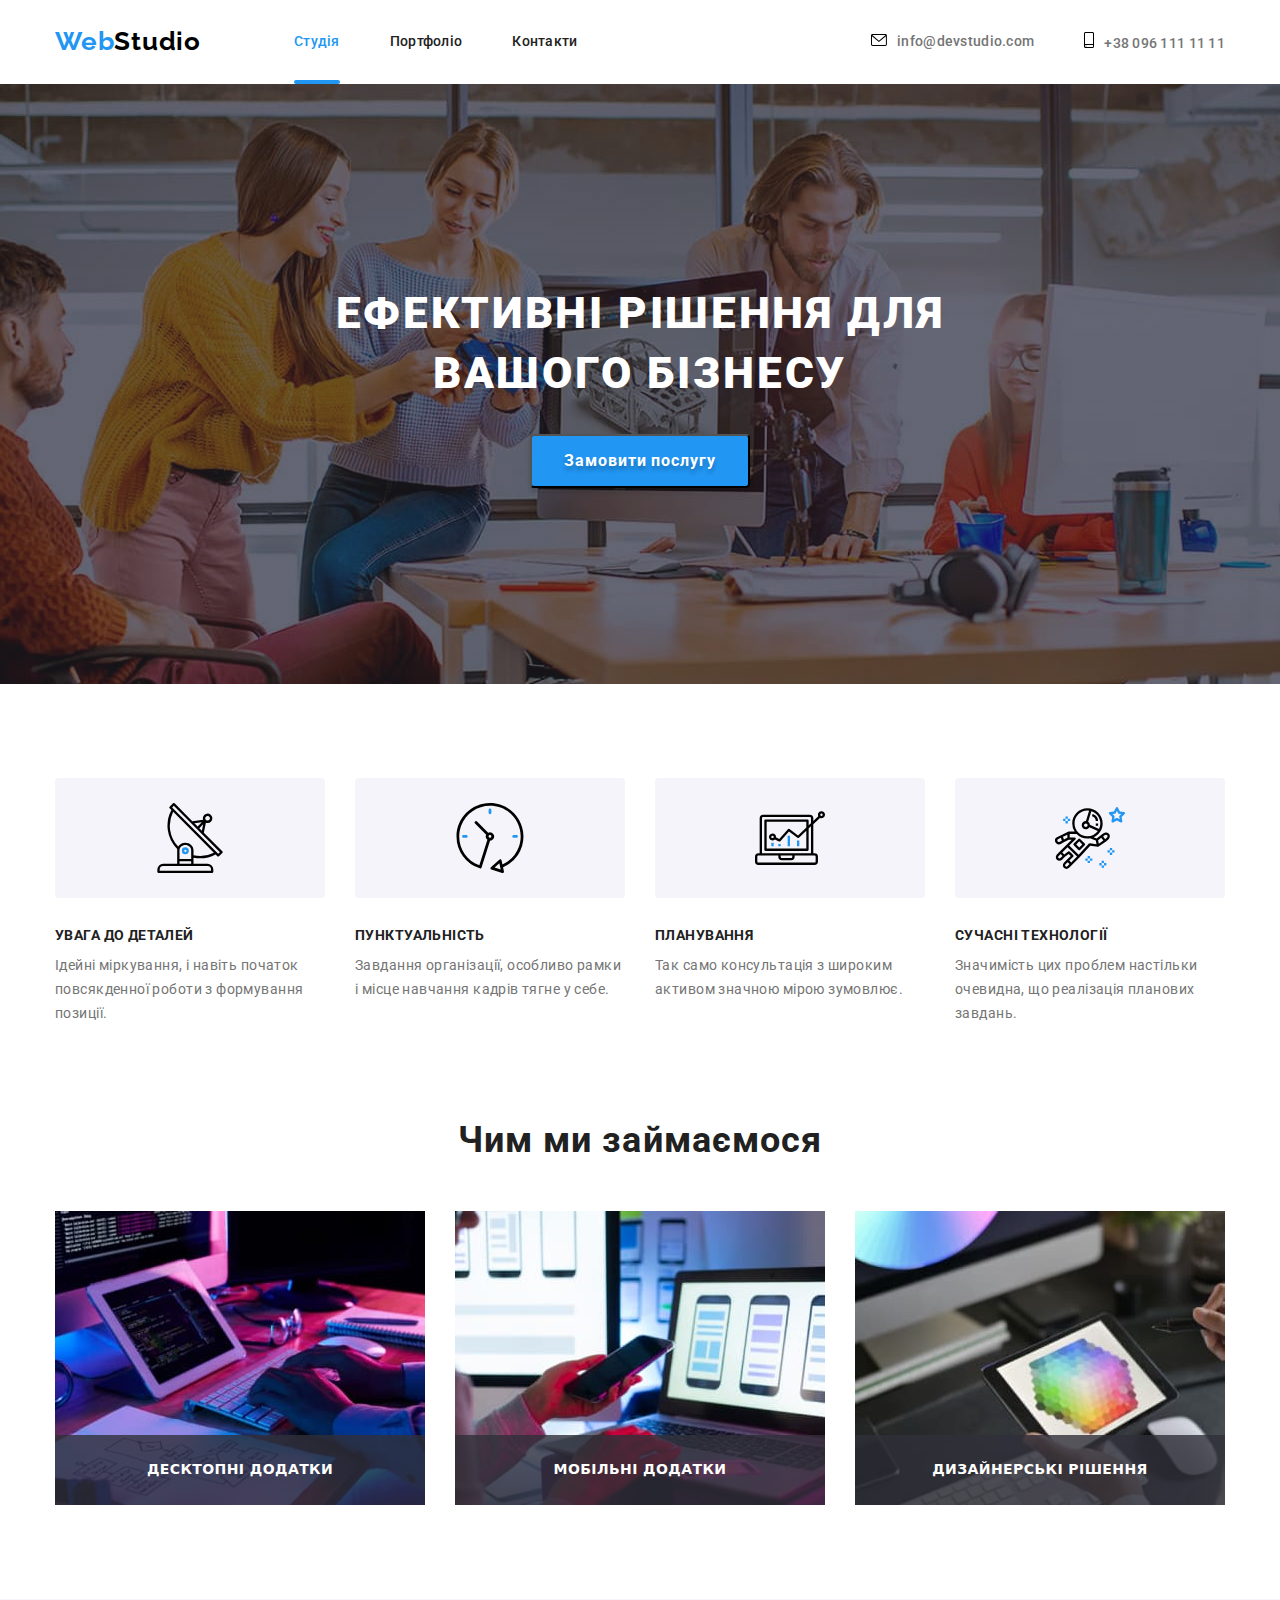
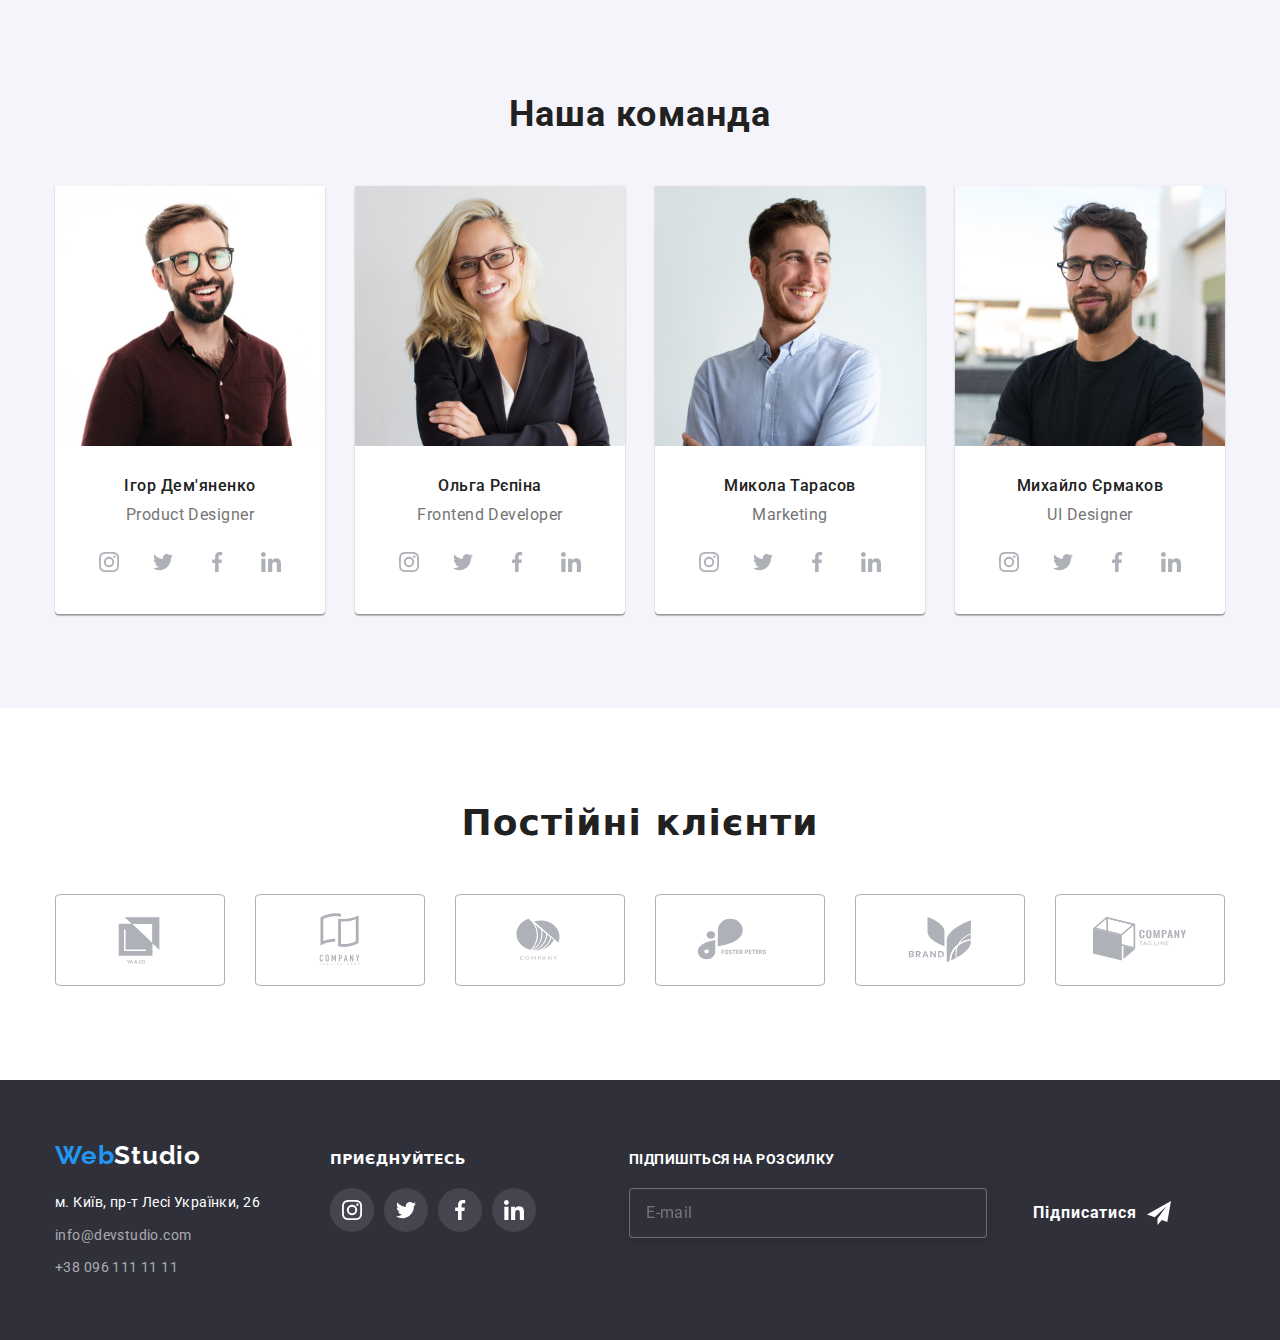
==== index.html @ 12b3abf8 "Add files via upload" ====
<!DOCTYPE html>
<html lang="en">
<head>
    <meta charset="UTF-8">
    <meta http-equiv="X-UA-Compatible" content="IE=edge">
    <meta name="viewport" content="width=device-width, initial-scale=1.0">
    <title>WebStudio</title>
    <link rel="stylesheet" href="https://cdnjs.cloudflare.com/ajax/libs/modern-normalize/1.0.0/modern-normalize.min.css"/>
    <link rel="preconnect" href="https://fonts.googleapis.com">
    <link rel="preconnect" href="https://fonts.gstatic.com" crossorigin>
    <link href="https://fonts.googleapis.com/css2?family=Raleway:wght@700&family=Roboto:wght@400;500;700;900&display=swap"
          rel="stylesheet">
    <link rel="stylesheet" href="./css/style.css">       
</head>
<body>
    <header>
    <nav class="header-nav">
    <div class="header-container container">
    <a href="./index.html" class="header-logo logo link"><span class="logo-first">Web</span><span class="logo-last">Studio</span></a>
    <ul class="nav-list list">
        <li class="header-nav-item"><a href="./index.html" class="header-nav-link header-link link current">Студія</a></li>
        <li class="header-nav-item"><a href="./portfolio.html" class="header-nav-link header-link link">Портфоліо</a></li>
        <li class="header-nav-item"><a href="#" class="header-nav-link header-link link">Контакти</a></li>
    </ul>
    <div class="header-group">
        <a href="mailto:info@devstudio.com" class="header-nav-link header-mail-link link">
            <svg class="contacts-group" width="16" height="12">
            <use href="./img/icons.svg#envelope">
            </use>
            </svg>info@devstudio.com
        </a>
    </div>
    <div class="header-group">
        <a href="tel:+380961111111" class="header-nav-link header-tel-link link">
            <svg class="contacts-group " width="10" height="16">
            <use href="./img/icons.svg#smartphone">
            </use>
            </svg>+38 096 111 11 11
        </a>
    </div>
    </div>
    </nav>
    </header>
    <main>
        <section class="hero">
        <div class="hero-container ">
            <h1 class="hero-title title">Ефективні рішення для вашого бізнесу</h1>
            <button class="hero-button button" type="button" data-modal-open>Замовити послугу</button>
        </div>
        </section>
        <section class="features">
            <div class="features-container container">
            <ul class="features-list list">
                <li class="features-item item">
                    <div class="features-icon">
                        <svg class="features-group" width="70" height="70">
                        <use href="./img/icons.svg#antenna"></use>
                        </svg>
                    </div>
                    <h3 class="features-title title">УВАГА ДО ДЕТАЛЕЙ</h3>
                    <p class="features-text text">Ідейні міркування, і навіть початок повсякденної роботи з формування позиції.</p>
                </li>
                <li class="features-item item">
                    <div class="features-icon"><svg class="features-group" width="70" height="70">
                        <use href="./img/icons.svg#clock"></use>
                      </svg>
                    </div>
                    <h3 class="features-title title">ПУНКТУАЛЬНІСТЬ</h3>
                    <p class="features-text text">Завдання організації, особливо рамки і місце навчання кадрів тягне у себе.</p>
                </li>
                <li class="features-item item">
                    <div class="features-icon"><svg class="features-group" width="70" height="70">
                        <use href="./img/icons.svg#diagram"></use>
                      </svg>
                    </div>
                    <h3 class="features-title title">ПЛАНУВАННЯ</h3>
                    <p class="features-text text">Так само консультація з широким активом значною мірою зумовлює.</p>
                </li>
                <li class="features-item item">
                    <div class="features-icon"><svg class="features-group" width="70" height="70">
                        <use href="./img/icons.svg#astronaut"></use>
                      </svg>
                    </div>
                    <h3 class="features-title title">СУЧАСНІ ТЕХНОЛОГІЇ</h3>
                    <p class="features-text text">Значимість цих проблем настільки очевидна, що реалізація планових завдань.</p>
                </li>
            </ul>
            </div>
        </section>
        <section class="about">
            <div class="about-container container">
                <h2 class="about-title title">Чим ми займаємося</h2>
                <ul class="about-list list">
                    <li class="about-item item">
                        <div class="wrapper">
                            <img src="./img/webstudio1.jpg" alt="Робота у Вебстудио1" width="370">
                            <div class="overlay-box">
                                <p class="overlay-text">Десктопні додатки</p>
                            </div>
                        </div>
                    </li>
                    <li class="about-item item">
                        <div class="wrapper">
                            <img src="./img/webstudio2.jpg" alt="Робота у Вебстудио2" width="370">
                            <div class="overlay-box">
                                <p class="overlay-text">Мобільні додатки</p>
                            </div>
                        </div>
                    </li>
                    <li class="about-item item">
                        <div class="wrapper">
                            <img src="./img/webstudio3.jpg" alt="Робота у Вебстудио3" width="370">
                            <div class="overlay-box">
                                <p class="overlay-text">Дизайнерські рішення</p>
                            </div>
                        </div>
                    </li>
                </ul>
            </div>
        </section>
        <section class="team">
            <div class="team-container container">
                <h2 class="team-title title">Наша команда</h2>
                <ul class="team-list list">
                    <li class="team-item">
                        <img src="./img/teamcard01.jpg" alt="Дизайнер продукту" width="270">
                        <div class="image-text">
                            <h3 class="image-title title">Ігор Дем'яненко</h3>
                            <p class="team-text text">Product Designer</p>
                            <ul class="socials-list list">
                                <li class="socials-item">
                                    <a 
                                        class="socials-link link" 
                                        href="http://instagram.com"
                                        target="_blank"
                                        rel="nofollow noopener noreferrer"
                                        aria-label="Instagram icon"
                                    >
                                        <svg class="socials-icon" width="20" height="20">
                                            <use href="./img/icons.svg#instagram"></use>
                                        </svg>
                                    </a>
                                </li>
                                <li class="socials-item">
                                    <a 
                                        class="socials-link link" 
                                        href="http://twitter.com"
                                        target="_blank"
                                        rel="nofollow noopener noreferrer"
                                        aria-label="Twitter icon"
                                    >
                                        <svg class="socials-icon" width="20" height="20">
                                            <use href="./img/icons.svg#twitter"></use>
                                        </svg>
                                    </a>
                                </li>
                                <li class="socials-item">
                                    <a 
                                        class="socials-link link" 
                                        href="http://facebook.com"
                                        target="_blank"
                                        rel="nofollow noopener noreferrer"
                                        aria-label="Facebook icon"
                                    >
                                        <svg class="socials-icon" width="20" height="20">
                                            <use href="./img/icons.svg#facebook"></use>
                                        </svg>
                                    </a>
                                </li>
                                <li class="socials-item">
                                    <a 
                                        class="socials-link link" 
                                        href="http://linkedin.com"
                                        target="_blank"
                                        rel="nofollow noopener noreferrer"
                                        aria-label="Linkedin icon"
                                    >
                                        <svg class="socials-icon" width="20" height="20">
                                            <use href="./img/icons.svg#linkedin"></use>
                                        </svg>
                                    </a>
                                </li>
                            </ul>
                        </div>
                    </li>
                    <li class="team-item">
                        <img src="./img/teamcard02.jpg" alt="Розробник інтерфейсу" width="270">
                        <div class="image-text">
                            <h3 class="image-title title">Ольга Рєпіна</h3>
                            <p class="team-text text">Frontend Developer</p>
                            <ul class="socials-list list">
                                <li class="socials-item">
                                    <a 
                                        class="socials-link link" 
                                        href="http://instagram.com"
                                        target="_blank"
                                        rel="nofollow noopener noreferrer"
                                        aria-label="Instagram icon"
                                    >
                                        <svg class="socials-icon" width="20" height="20">
                                            <use href="./img/icons.svg#instagram"></use>
                                        </svg>
                                    </a>
                                </li>
                                <li class="socials-item">
                                    <a 
                                        class="socials-link link" 
                                        href="http://twitter.com"
                                        target="_blank"
                                        rel="nofollow noopener noreferrer"
                                        aria-label="Twitter icon"
                                    >
                                        <svg class="socials-icon" width="20" height="20">
                                            <use href="./img/icons.svg#twitter"></use>
                                        </svg>
                                    </a>
                                </li>
                                <li class="socials-item">
                                    <a 
                                        class="socials-link link" 
                                        href="http://facebook.com"
                                        target="_blank"
                                        rel="nofollow noopener noreferrer"
                                        aria-label="Facebook icon"
                                    >
                                        <svg class="socials-icon" width="20" height="20">
                                            <use href="./img/icons.svg#facebook"></use>
                                        </svg>
                                    </a>
                                </li>
                                <li class="socials-item">
                                    <a 
                                        class="socials-link link" 
                                        href="http://linkedin.com"
                                        target="_blank"
                                        rel="nofollow noopener noreferrer"
                                        aria-label="Linkedin icon"
                                    >
                                        <svg class="socials-icon" width="20" height="20">
                                            <use href="./img/icons.svg#linkedin"></use>
                                        </svg>
                                    </a>
                                </li>
                            </ul>
                        </div>
                    </li>
                    <li class="team-item">
                        <img src="./img/teamcard03.jpg" alt="Маркетинг" width="270">
                        <div class="image-text">
                            <h3 class="image-title title">Микола Тарасов</h3>
                            <p class="team-text text">Marketing</p>
                            <ul class="socials-list list">
                                <li class="socials-item">
                                    <a 
                                        class="socials-link link" 
                                        href="http://instagram.com"
                                        target="_blank"
                                        rel="nofollow noopener noreferrer"
                                        aria-label="Instagram icon"
                                    >
                                        <svg class="socials-icon" width="20" height="20">
                                            <use href="./img/icons.svg#instagram"></use>
                                        </svg>
                                    </a>
                                </li>
                                <li class="socials-item">
                                    <a 
                                        class="socials-link link" 
                                        href="http://twitter.com"
                                        target="_blank"
                                        rel="nofollow noopener noreferrer"
                                        aria-label="Twitter icon"
                                    >
                                        <svg class="socials-icon" width="20" height="20">
                                            <use href="./img/icons.svg#twitter"></use>
                                        </svg>
                                    </a>
                                </li>
                                <li class="socials-item">
                                    <a 
                                        class="socials-link link" 
                                        href="http://facebook.com"
                                        target="_blank"
                                        rel="nofollow noopener noreferrer"
                                        aria-label="Facebook icon"
                                    >
                                        <svg class="socials-icon" width="20" height="20">
                                            <use href="./img/icons.svg#facebook"></use>
                                        </svg>
                                    </a>
                                </li>
                                <li class="socials-item">
                                    <a 
                                        class="socials-link link" 
                                        href="http://linkedin.com"
                                        target="_blank"
                                        rel="nofollow noopener noreferrer"
                                        aria-label="Linkedin icon"
                                    >
                                        <svg class="socials-icon" width="20" height="20">
                                            <use href="./img/icons.svg#linkedin"></use>
                                        </svg>
                                    </a>
                                </li>
                            </ul>
                        </div>
                    </li>
                    <li class="team-item">
                        <img src="./img/teamcard04.jpg" alt="Дизайнер інтерфейсу користувача" width="270">
                        <div class="image-text">
                        <h3 class="image-title title">Михайло Єрмаков</h3>
                        <p class="team-text text">UI Designer</p>
                        <ul class="socials-list list">
                            <li class="socials-item">
                                <a 
                                    class="socials-link link" 
                                    href="http://instagram.com"
                                    target="_blank"
                                    rel="nofollow noopener noreferrer"
                                    aria-label="Instagram icon"
                                >
                                    <svg class="socials-icon" width="20" height="20">
                                        <use href="./img/icons.svg#instagram"></use>
                                    </svg>
                                </a>
                            </li>
                            <li class="socials-item">
                                <a 
                                    class="socials-link link" 
                                    href="http://twitter.com"
                                    target="_blank"
                                    rel="nofollow noopener noreferrer"
                                    aria-label="Twitter icon"
                                >
                                    <svg class="socials-icon" width="20" height="20">
                                        <use href="./img/icons.svg#twitter"></use>
                                    </svg>
                                </a>
                            </li>
                            <li class="socials-item">
                                <a 
                                    class="socials-link link" 
                                    href="http://facebook.com"
                                    target="_blank"
                                    rel="nofollow noopener noreferrer"
                                    aria-label="Facebook icon"
                                >
                                    <svg class="socials-icon" width="20" height="20">
                                        <use href="./img/icons.svg#facebook"></use>
                                    </svg>
                                </a>
                            </li>
                            <li class="socials-item">
                                <a 
                                    class="socials-link link" 
                                    href="http://linkedin.com"
                                    target="_blank"
                                    rel="nofollow noopener noreferrer"
                                    aria-label="Linkedin icon"
                                >
                                    <svg class="socials-icon" width="20" height="20">
                                        <use href="./img/icons.svg#linkedin"></use>
                                    </svg>
                                </a>
                            </li>
                        </ul>
                        </div>
                    </li>
                </ul>
            </div>
        </section>
        <section class="clients">
            <div class="clients-container container">
            <h3 class="clients-title">Постiйні клієнти</h3>
            <ul class="clients-list list">
                <li class="clients-item item">
                    <a class="clients-link link" href="">
                        <svg class="clients-icon" width="106" height="60">
                          <use href="./img/icons.svg#Logo"></use>
                        </svg>
                    </a>
                </li>
                <li class="clients-item">
                    <a class="clients-link link" href="">
                        <svg class="clients-icon" width="106" height="60">
                          <use href="./img/icons.svg#Logo1"></use>
                        </svg>
                    </a>
                </li>
                <li class="clients-item">
                    <a class="clients-link link" href="">
                        <svg class="clients-icon" width="106" height="60">
                          <use href="./img/icons.svg#Logo2"></use>
                        </svg>
                    </a>
                </li>
                <li class="clients-item">
                    <a class="clients-link link" href="">
                        <svg class="clients-icon" width="106" height="60">
                          <use href="./img/icons.svg#Logo3"></use>
                        </svg>
                    </a>
                </li>
                <li class="clients-item">
                    <a class="clients-link link" href="">
                        <svg class="clients-icon" width="106" height="60">
                          <use href="./img/icons.svg#Logo4"></use>
                        </svg>
                    </a>
                </li>
                <li class="clients-item">
                    <a class="clients-link link" href="">
                        <svg class="clients-icon" width="106" height="60">
                          <use href="./img/icons.svg#Logo5"></use>
                        </svg>
                    </a>
                </li>
            </ul>
            </div>
        </section>
    </main>
    <footer class="footer">
        <div class="footer-container container">
            <section>
                <div class="footer-addres">
                <a href="./index.html" class="footer-logo-link logo link"><span class="logo-first">Web</span><span class="footer-logo-last">Studio</span></a>
                <address>
                <ul class="contact-list list">
                    <li class="contact-item item"><a  href="https://goo.gl/maps/w5u88Zv9kQrR3Ux76" class="footer-address-link footer-link link"
                        target="_blank" 
                        rel="noopener noreferrer nofollow">
                        м. Київ, пр-т Лесі Українки, 26</a> </li>
                    <li class="contact-item item"><a href="mailto:info@devstudio.com" class="footer-mail-link footer-link link">info@devstudio.com</a></li>
                    <li class="contact-item item"><a href="tel:+380961111111" class="footer-tel-link footer-link link">+38 096 111 11 11</a></li>
                </ul>
                </address>
                </div>
            </section>
            <section>
            <div class="socials-group">
                <h3 class="socials-group-text">Приєднуйтесь</h3>
                <ul class="socials-list list">
                    <li class="socials-item">
                        <a 
                        class="footer-socials-link link" 
                        href="http://instagram.com"
                        target="_blank"
                        rel="nofollow noopener noreferrer"
                        aria-label="Instagram icon"
                        >
                        <svg class="socials-icon" width="20" height="20">
                            <use href="./img/icons.svg#instagram"></use>
                        </svg>
                        </a>
                    </li>
                    <li class="socials-item">
                        <a 
                        class="footer-socials-link link" 
                        href="http://twitter.com"
                        target="_blank"
                        rel="nofollow noopener noreferrer"
                        aria-label="Twitter icon"
                        >
                        <svg class="socials-icon" width="20" height="20">
                            <use href="./img/icons.svg#twitter"></use>
                        </svg>
                        </a>
                    </li>
                    <li class="socials-item">
                        <a 
                        class="footer-socials-link link" 
                        href="http://facebook.com"
                        target="_blank"
                        rel="nofollow noopener noreferrer"
                        aria-label="Facebook icon"
                        >
                        <svg class="socials-icon" width="20" height="20">
                            <use href="./img/icons.svg#facebook"></use>
                        </svg>
                        </a>
                    </li>
                    <li class="socials-item">
                        <a 
                        class="footer-socials-link link" 
                        href="http://linkedin.com"
                        target="_blank"
                        rel="nofollow noopener noreferrer"
                        aria-label="Linkedin icon"
                        >
                        <svg class="socials-icon" width="20" height="20">
                            <use href="./img/icons.svg#linkedin"></use>
                        </svg>
                        </a>
                    </li>
                </ul>
            </div>
            </section>
            <section>
                <div class="send">
                    <p class="send-text">Підпишіться на розсилку</p>
                    <form class="footer_form" name="footer_form" autocomplete="on" novalidate>
                        <div class="send-list">
                        <label class="send-form-field">
                            <input class="send-form-input" type="email" name="email" placeholder="E-mail" required/>
                        </label>
                        <button class="send-btn" type="submit">Підписатися
                            <svg class="send-icon" width="24" height="24">
                              <use href="./img/icons.svg#send"></use>
                            </svg>
                        </button>
                        </div>
                </div>
            </section>
        </div>
    </footer>
    <div class="backdrop is-hidden" data-modal>
        <div class="modal">
            <p class="modal-text">Залиште свої дані, ми вам передзвонимо</p>
            <form class="modal-form" action="">
                <div class="form-group">
                    <label class="form-field" for="">
                        <span class="form-label">Ім'я</span>
                        <div class="form-input-group">
                            <input class="form-input" type="text">
                            <svg class="form-icon" width="18" height="18">
                            <use href="./img/icons.svg#person"></use>
                            </svg>
                        </div>
                    </label>
                    <label class="form-field" for="">
                        <span class="form-label">Телефон</span>
                        <div class="form-input-group">
                            <input class="form-input" type="tel">
                            <svg class="form-icon" width="18" height="18">
                            <use href="./img/icons.svg#phone"></use>
                            </svg>
                        </div>
                    </label>
                    <label class="form-field" for="">
                        <span class="form-label">Пошта</span>
                        <div class="form-input-group">
                            <input class="form-input" type="email">
                            <svg class="form-icon" width="18" height="18">
                            <use href="./img/icons.svg#email"></use>
                            </svg>
                        </div>
                    </label>
                    <label class="form-field" for="">
                        <span class="form-label">Коментар</span>
                        <textarea class="form-input-textarea " name="feedback" rows="5" placeholder="Введіть текст"></textarea>
                    </label>
                </div>
                <div>
                    <label class="form-agreement">
                        <input class="form-checkbox" type="checkbox" 
                        name="agreement-checkbox">
                        <span class="form-agreement-text">
                            Погоджуюся з розсилкою та приймаю 
                            <a class="form-agreement-link" href="">Умови договору
                            </a>
                        </span>
                    </label>
                    <button class="form-btn button" type="submit">Відправити</button>
                </div>
            </form>
            <button class="close-btn" type="button" data-modal-close>
                <svg class="close-btn-icon" width="14" height="14">
                    <use href="./img/icons.svg#icon-close">
                    </use>
                </svg>
            </button>
            
        </div>
    </div>
    <script src="./js/modal.js"></script>
</body>
</html>
---- css/style.css ----
:root {
        --color-title: #212121;
        --color-text: #757575;
        --color-address: rgba(255, 255, 255, 0.6);
        --color-hover: #2196f3;
        --color-hover-hero-btn: #188ce8;
        --color-logo: #000000;
        --color-hero: #ffffff;
        --bg-color-footer: #2f303a;
        --bg-color-team: #f5f4fa;
        --color-border: #ececec;
        --color-border-secondary:#eeeeee;
        --font-family-logo: 'raleway', sans-serif;
        --font-family: 'roboto', sans-serif;
}       
/*GENERAL STYLE*/
.body {
        color: var(--color-text);
        background-color: #F5F5F5;
        font-family: var(--font-family);
        font-size: 14px;
        letter-spacing: 0.03em;}

/*reset*/
.body,
h1,
h2,
h3,
h4,
h5,
h6,
li,
ul,
p {
        padding: 0;
        margin: 0;
}
img {
        display: block;
}
.link {
        text-decoration: none;
}

.list {
        list-style: none;
}
.visually-hidden {
        position: absolute;
        width: 1px;
        height: 1px;
        margin: -1px;
        border: 0;
        padding: 0;
        white-space: nowrap;
        clip-path: inset(100%);
        clip: rect(0 0 0 0);
        overflow: hidden;}
    
/*end reset*/

.container {
        width: 1200px;
        margin-left: auto;
        margin-right: auto;
        padding-left: 15px;
        padding-right: 15px;
}
.button {
        cursor: pointer;
        background-color: var(--color-hover);
        color: var(--color-hero);
        transition-property: background-color;
        transition-duration: 250ms;
        transition-timing-function: cubic-bezier(0.4, 0, 0.2, 1);

}
.button:hover,
.button:focus {
        background-color: var(--color-hover);

}

/*NAV*/
.header-container {
        display: flex;
        align-items: center;
}
.nav-list {
        display: flex;
        align-items: center;

}
.header-group {
        display: flex;
        align-items: center;
}
.header-nav {
        background-color:var(--color-hero);
}
.header-portfolio-nav {
        border-bottom: 1px solid var(--color-border);
}
.logo {
        font-family: 'Raleway';
        font-style: normal;
        font-weight: 700;
        font-size: 26px;
        line-height: 1.2;
        letter-spacing: 0.03em;
        color: var(--color-logo);
}
.logo-first {
        font-family: 'Raleway';
        font-style: normal;
        font-weight: 700;
        font-size: 26px;
        line-height: 1.2;
        letter-spacing: 0.03em;
        color: var(--color-hover);
}
.logo-last {
        font-family: 'Raleway';
        font-style: normal;
        font-weight: 700;
        font-size: 26px;
        line-height: 1.2;
        letter-spacing: 0.03em;
        color: var(--color-logo);
}
.header-nav-link {
        position: relative;
        font-family: var(--font-family);
        font-weight: 500;
        font-size: 14px;
        line-height: 1.14;
        letter-spacing: 0.02em;
        color: var(--color-title);
        padding: 32px 0;
        transition-property: color,fill;
        transition-duration: 250ms;
        transition-timing-function: cubic-bezier(0.4, 0, 0.2, 1);
       
}
.header-nav-item {
        display: flex;
        align-items: center;
}
.header-logo {
        margin-right: 93px;
}
.nav-list {
        margin-right: auto;
}
.header-nav-item:not(:last-child) {
        margin-right: 50px;
}

.header-nav-link.current {
        color: var(--color-hover);   
}
.header-nav-link.current::after {
        content: '';
        position: absolute;
        bottom: 0;
        left: 0;
        display: block;
        width: 100%;
        height: 4px;
        border-radius: 2px;
        background-color:  var(--color-hover);
        margin-bottom: -2px;
}
.header-mail-link {
        font-weight: 500;
        font-size: 14px;
        line-height: 1.14;
        letter-spacing: 0.02em;
        color: var(--color-text);

        margin-right: 50px;
}

.contacts-group {
        margin-right: 10px;
}
.header-tel-link {
        font-weight: 500;
        font-size: 14px;
        line-height: 1.14;
        letter-spacing: 0.02em;
        color: var(--color-text);
        
}

.header-nav-link:hover,
.header-nav-link:focus {
        color: var(--color-hover);
        fill: var(--color-hover);
}
/*HERO*/
.hero {
        max-width: 1600px;
        height: 600px;
        margin-left: auto;
        margin-right: auto;
    background-color: #C4C4C4;
    background-image: linear-gradient(
        to right,
        rgba(47, 48, 58, 0.4), 
        rgba(47, 48, 58, 0.4)
    ),url(../img/hero.jpg);
    background-repeat: no-repeat;
    background-size: cover;
    background-position: center;
    padding-top: 200px;
    padding-bottom: 200px;
    text-align: center;
}
.title {
        font-family: var(--font-family);
}
.hero-title {
        width: 696px;
        font-weight: 900;
        font-size: 44px;
        line-height: 1.36;
        text-align: center;
        letter-spacing: 0.06em;
        text-transform: uppercase;
        color: var(--color-hero);
        margin-bottom: 30px;
        margin-left: auto;
        margin-right: auto;
}
.hero-button {
        box-shadow: 0px 4px 4px rgba(0, 0, 0, 0.15);
        border-radius: 4px;
        font-family: var(--font-family);
        font-weight: 700;
        font-size: 16px;
        line-height: 1.875;
        display: flex;
        align-items: center;
        text-align: center;
        padding: 10px 32px;
        letter-spacing: 0.06em;
        text-shadow: 0px 4px 4px rgba(0, 0, 0, 0.25);
        margin-left: auto;
        margin-right: auto;
        transition-property: background-color;
        transition-duration: 250ms;
        transition-timing-function: cubic-bezier(0.4, 0, 0.2, 1);
}
.hero-button:hover,
.hero-button:focus {
        background-color:var(--color-hover-hero-btn);
}
/*FEATURES*/
.features {
        padding-top: 94px;
        padding-bottom: 94px;
}
.features-list {
        display: flex;
}
.features-item {
        width: 270px;
}
.features-item:not(:last-child) {
        margin-right: 30px;
}
.features-icon {
        width: 270px;
        height: 120px;
        display: flex;
        align-items: center;
        justify-content: center;
        background-color: var(--bg-color-team);
        border-radius: 4px;
        margin-bottom: 30px;
}
.features-title {
        font-size: 14px;
        line-height: 1.14;
        letter-spacing: 0.03em;
        text-transform: uppercase;
        color: var(--color-title);
        margin-bottom: 10px;
}
.text {
        font-family: var(--font-family);
}
.features-text {
        font-size: 14px;
        line-height: 1.7;
        letter-spacing: 0.03em;
        color: var(--color-text);
}
/*ABOUT*/
.about {
        padding-bottom: 94px;
}
.about-list {
        display: flex;
}
.about-item:not(:last-child) {
        margin-right: 30px;
}
.about-title {
        font-size: 36px;
        line-height: 1.17;
        text-align: center;
        letter-spacing: 0.03em;
        color: var(--color-title);
        margin-bottom: 50px;
}
.wrapper {
        position: relative;
}
.overlay-box {
        position: absolute;
        bottom: 0;
        left: 0;
        width: 100%;
        background-color: rgba(47, 48, 58, 0.8);
}
.overlay-text {
        font-weight: 700;
        font-size: 14px;
        line-height: 1.14;
        text-align: center;
        letter-spacing: 0.03em;
        text-transform: uppercase;
        color: var(--color-hero);
        padding-top: 27px;
        padding-bottom: 27px;
}
/*TEAM*/
.team {
        padding-top: 94px;
        padding-bottom: 94px;
}
.team-list {
        display: flex;
}
.team-item {
        background: var(--color-hero);
        box-shadow: 0px 1px 3px rgba(0, 0, 0, 0.12), 0px 1px 1px rgba(0, 0, 0, 0.14),
          0px 2px 1px rgba(0, 0, 0, 0.2);
        border-radius: 0px 0px 4px 4px; width: 270px;
}
.team-item:not(:last-child) {
        margin-right: 30px;
}
.team {
        background-color: var(--bg-color-team);
}
.team-title {
        font-size: 36px;
        line-height: 1.17;
        text-align: center;
        letter-spacing: 0.03em;
        color: var(--color-title);
        margin-bottom: 50px;
}
.image-text {
        padding-top: 30px;
        padding-bottom: 30px;
}
.image-title {
        font-weight: 500;
        font-size: 16px;
        line-height: 1.1875;
        text-align: center;
        letter-spacing: 0.03em;
        color: var(--color-title);
        margin-bottom: 10px;
}
.team-text {
        font-size: 16px;
        line-height: 1.1875;
        text-align: center;
        letter-spacing: 0.03em;
        color: var(--color-text);
        margin-bottom: 16px;
}
.socials-list {
        display: flex;
        justify-content: center;
        gap: 10px;
}
.socials-link {
        display: flex;
        align-items: center;
        justify-content: center;
        width: 44px;
        height: 44px;
        background-color:var(--color-hero);
        border-radius: 50%;
        fill: #AFB1B8;
        transition-property: background-color,fill;
        transition-duration: 250ms;
        transition-timing-function: cubic-bezier(0.4, 0, 0.2, 1);
        
}
.socials-link:hover,
.socials-link:focus {
        background-color: var(--color-hover);
        fill: var(--color-hero);
}
.clients {
        padding-top: 94px;
        padding-bottom: 94px;
}
.clients-title {
        font-size: 36px;
        line-height: 1.17;
        text-align: center;
        letter-spacing: 0.03em;
        color: var(--color-title);
        margin-bottom: 50px;
}
.clients-list {
        display: flex;
        align-items: center;
        justify-content: center;
        gap: 30px;
}
.clients-link {
        display: flex;
        align-items: center;
        justify-content: center;
        width: 170px;
        height: 92px;
        background-color:var(--color-hero);
        border-radius: 4%;
        border: 1px solid #AFB1B8;
        fill: #AFB1B8;
        transition-property: border-color,fill;
        transition-duration: 250ms;
        transition-timing-function: cubic-bezier(0.4, 0, 0.2, 1);

}
.clients-link:hover,
.clients-link:focus {
        border-color: var(--color-hover);
        fill: var(--color-hover);
}
/*FOOTER*/

.footer {
        background-color: var(--bg-color-footer);
        padding-top: 60px;
        padding-bottom: 60px;
}
.footer-container {
        display: flex;
}
.footer-logo-link {
        display: flex;
        margin-bottom: 20px;
}
.contact-item:not(:last-child) {
        margin-bottom: 9px;
}
.footer-logo-first {
        font-family: 'Raleway';
        font-weight: 700;
        font-size: 26px;
        line-height: 1.2;
        letter-spacing: 0.03em;
        color: var(--color-hover);
}
.footer-logo-last {
        font-family: 'Raleway';
        font-weight: 700;
        font-size: 26px;
        line-height: 1.2;
        letter-spacing: 0.03em;
        color: var(--color-hero);
}
.footer-address-link {
        font-family: var(--font-family);
        font-style: normal;
        font-size: 14px;
        line-height: 1.7;
        letter-spacing: 0.03em;
        color: var(--color-hero);
}
.footer-addres {
        margin-right: 70px;
}
.footer-mail-link {
        font-family: var(--font-family);
        font-style: normal;
        font-size: 14px;
        line-height: 1.7;
        letter-spacing: 0.03em;
        color: var(--color-address);
}
.footer-tel-link {
        font-family: var(--font-family);
        font-style: normal;
        font-size: 14px;
        line-height: 1.7;
        letter-spacing: 0.03em;
        color: var(--color-address);
}
.footer-link {
        transition-property: color;
        transition-duration: 250ms;
        transition-timing-function: cubic-bezier(0.4, 0, 0.2, 1);
}
.footer-link:hover,
.footer-link:focus {
        color: var(--color-hover);     
}
.socials-group {
        display: block;
}
.socials-group-text {
        margin-bottom: 20px;
}
.socials-group-text {
        font-size: 14px;
        line-height: 1.14;
        letter-spacing: 0.03em;
        text-transform: uppercase;
        color: var(--color-hero);
        padding-top: 12px;
}
.footer-socials-link {
        display: flex;
        align-items: center;
        justify-content: center;
        width: 44px;
        height: 44px;
        background-color:rgba(255, 255, 255, 0.1);
        border-radius: 50%;
        fill: var(--color-hero);
        transition-property: background-color, fill;
        transition-duration: 250ms;
        transition-timing-function: cubic-bezier(0.4, 0, 0.2, 1);
}
.footer-socials-link:hover,
.footer-socials-link:focus {
        background-color: var(--color-hover);
        fill: var(--color-hero);
}
.send {
        padding-top: 12px;
        margin-left: 93px;
}
.send-list {
        display: flex;
        align-items: center;
        justify-content: center;
}
.send-text {
        font-family: 'Roboto';
        font-weight: 700;
        font-size: 14px;
        line-height: 1.14;
        letter-spacing: 0.03em;
        text-transform: uppercase;
        color: #FFFFFF;
        margin-bottom: 20px;
}
.send-form-field {
        outline: none;
}
.send-form-input {
        width: 358px;
        height: 50px;
        font-family: 'Roboto';
        font-style: normal;
        font-weight: 400;
        font-size: 16px;
        line-height: 20px;
        letter-spacing: 0.03em;
        color: rgba(255, 255, 255, 0.6);
        background-color: #2F303A;
        border: 1px solid rgba(255, 255, 255, 0.3);
        filter: drop-shadow(0px 4px 4px rgba(0, 0, 0, 0.15));
        border-radius: 4px;
        padding-left: 16px;
        margin-right: 12px;
        outline: none;
}
.send-btn {
        display: flex;
        width: 200px;
        height: 50px;
        align-items: center;
        justify-content: center;
        font-family: 'Roboto';
        font-style: normal;
        font-weight: 700;
        font-size: 16px;
        line-height: 1.875;
        letter-spacing: 0.06em;
        color: #FFFFFF;
        padding-right: 10px;
        background: #2F303A;;
        cursor: pointer;
        border: none;
        transition-property: background-color;
        transition-duration: 250ms;
        transition-timing-function: cubic-bezier(0.4, 0, 0.2, 1);
}
.send-btn:hover,
.send-btn:focus {
        background-color: var(--color-hover-hero-btn);
}
.send-icon {
        transform: translateX(10px);
}
/*PORTFOLIO*/
/*filters*/

.galery {
        padding-top: 94px;
        padding-bottom: 94px;
}
.filters-list {
        display: flex;
        justify-content: center;
        margin-bottom: 50px;
}
.filters-list-item:not(:last-child) {
        display: flex;
        align-items: center;
        margin-right: 8px;
}
.filters-button {
        font-family: var(--font-family);
        font-weight: 500;
        font-size: 16px;
        line-height: 1.625;
        text-align: center;
        letter-spacing: 0.03em;
        color: var(--color-title);
        background-color: var(--bg-color-team);
        border: 1px solid var(--bg-color-team);
        cursor: pointer;
        border-radius: 4px;
        padding: 6px 22px;
        transition-property: background-color, color, box-shadow;
        transition-duration: 250ms;
        transition-timing-function: cubic-bezier(0.4, 0, 0.2, 1);
}
.filters-button:hover,
.filters-button:focus {
        color: var(--color-hero);
        box-shadow: 0px 3px 1px
                rgba(0, 0, 0, 0.1),
                0px 1px 2px
                rgba(0, 0, 0, 0.08),
                0px 2px 2px 
                rgba(0, 0, 0, 0.12);
        border-radius: 4px;
}
/*Projects*/

.projects-list {
        display: flex;
        flex-wrap: wrap;
        gap: 30px;
        width: 1200px;
}
.projects-list-item {
        border: 1px solid var(--color-border-secondary);
        transition-property: box-shadow;
        transition-duration: 250ms;
        transition-timing-function: cubic-bezier(0.4, 0, 0.2, 1);
}
.card-text {
        padding: 20px 24px;
        border: 1px solid var(--color-borderborder);      
}
.projects-title {
        font-weight: 700;
        font-size: 18px;
        line-height: 2;
        letter-spacing: 0.06em;
        color: var(--color-title);
        margin-bottom: 4px;
}
.projects-text {
        font-size: 16px;
        line-height: 1.875;
        letter-spacing: 0.03em;
        color: var(--color-text);
}
.projects {
        padding-bottom: 94px;
}
.projects-list-item:hover,
.projects-list-item:focus {
        box-shadow: 0px 1px 1px
        rgba(0, 0, 0, 0.12),
        0px 4px 4px 
        rgba(0, 0, 0, 0.06),
         1px 4px 6px 
        rgba(0, 0, 0, 0.16);
}
.galery-wrapper {
        position: relative;
        overflow: hidden;
}
.overlay-galery {
        display: flex;
        align-items: center;
        position: absolute;
        top: 0;
        left: 0;
        width: 100%;
        height: 100%;
        transform: translateY(101%);
        background-color: rgba(33, 150, 243, 0.9);
        transition-property: transform;
        transition-duration: 250ms;
        transition-timing-function: cubic-bezier(0.4, 0, 0.2, 1);
}
.overlay-galery-text {
        font-family: 'Roboto';
        font-size: 18px;
        line-height: 1.56;
        letter-spacing: 0.03em;
        padding-left: 23px;
        padding-right: 23px;
        color: var(--color-hero);
}
.projects-list-item:hover .overlay-galery {
        transform: translateY(0);
}
/*Modal window*/
.modal-text {
        display: flex;
        align-items: center;
        justify-content: center;
        margin-top: 40px;
        font-family: 'Roboto';
        font-style: normal;
        font-weight: 700;
        font-size: 20px;
        line-height: 23px;
        text-align: center;
        letter-spacing: 0.03em;
        color: #212121;
        margin-bottom: 12px;
}
.form-group {
        margin-bottom: 20px;
}
.form-input-group {
        display: block;
        position: relative;
}

.form-label {
        display: block;
        font-family: 'Roboto';
        font-size: 12px;
        line-height: 1.166;
        letter-spacing: 0.01em;
        color: #757575;
        margin-bottom: 4px;     
}
.form-input {
        border: 1px solid rgba(33, 33, 33, 0.2);
        border-radius: 4px;
        width: 100%;
        height: 40px;
        padding-left: 42px;
        margin-bottom: 10px;
        transition-property: border;
        transition-duration: 250ms;
        transition-timing-function: cubic-bezier(0.4, 0, 0.2, 1);
}
.form-icon {
        position: absolute;
        top: 25%;
        left: 12px;
        fill: #212121;
        transition-property: fill;
        transition-duration: 250ms;
        transition-timing-function: cubic-bezier(0.4, 0, 0.2, 1);
}

.form-input:focus-visible {
        outline: none;
        border: 1px solid #2196F3;
        border-radius: 4px;
}
.form-input:focus-visible ~ .form-icon {
        fill: #2196F3;;
}
.form-input-textarea {
        resize: none;
        width: 100%;
        font-family: 'Roboto';
        font-size: 12px;
        line-height: 1.16;
        letter-spacing: 0.01em;
        color: rgba(117, 117, 117, 0.5);
        padding: 12px 16px;
        border: 1px solid rgba(33, 33, 33, 0.2);
        border-radius: 4px;
}
.form-input-textarea:focus-visible {
        outline: none;
        border: 1px solid #2196F3;
        border-radius: 4px;

}
.form-agreement {
        display: flex;
        align-items: center;
        justify-content: center;
        gap: 7px;
        margin-bottom: 30px;
}
.form-checkbox {
        appearance: none;
        width: 16px;
        height: 15px;
        background-image: url("data:image/svg+xml,%3Csvg width='13' height='10' viewBox='0 0 13 10' fill='none' xmlns='http://www.w3.org/2000/svg'%3E%3Cpath d='M1.95703 4.75166L1.88825 4.68604L1.81923 4.75141L0.93123 5.59258L0.854858 5.66492L0.930974 5.73753L4.42671 9.07236L4.49574 9.1382L4.56476 9.07236L12.069 1.91352L12.1449 1.84116L12.069 1.76881L11.1873 0.927644L11.1183 0.861826L11.0493 0.927611L4.49577 7.17353L1.95703 4.75166Z' fill='white' stroke='white' stroke-width='0.2'/%3E%3C/svg%3E");
        background-repeat: no-repeat;
        background-position: center;
        border: 2px solid #000000;
        border-radius: 2px;
        box-shadow: 0px 4px 4px rgba(0, 0, 0, 0.25);
        cursor: pointer;
        background-size: 0;
        transition-property: background-size, background-color;
        transition-duration: 250ms;
        transition-timing-function: cubic-bezier(0.4, 0, 0.2, 1);
}
.form-checkbox:checked {
        background-color: #2196F3;
        border-color: transparent;
        background-size: contain;
}
.form-btn {
        display: block;
        margin: 0 auto;
        background: #2196f3;
        width: 200px;
        height: 50px;
        box-shadow: 0px 4px 4px rgba(0, 0, 0, 0.15);
        border-radius: 4px;
        border-color: transparent;
        font-family: 'Roboto';
        font-weight: 700;
        line-height: 1.875;
        letter-spacing: 0.06em;
        transition-property: background-color;
        transition-duration: 250ms;
        transition-timing-function: cubic-bezier(0.4, 0, 0.2, 1);
       
}
.form-btn:focus,
.form-btn:hover {
        background-color: var(--color-hover-hero-btn);
}
.form-agreement-text {
        user-select: none;
        font-family: 'Roboto';
        font-size: 14px;
        line-height: 1.714;
        letter-spacing: 0.03em;
        color: #757575;
}
.form-agreement-link {
        color: #2196F3;
}
.backdrop {
        position: fixed;
        top: 0;
        left: 0;
        width: 100%;
        height: 100%;
        background: rgba(0, 0, 0, 0.2);
        transition: opacity 400ms linear, visibility;
        animation: animate1 1500ms;
}
.backdrop.is-hidden {
        opacity: 0;
        visibility: hidden;
        pointer-events: none;
        transition: opacity 400ms linear, 1000ms visibility;
        animation: animate1 1500ms reverse;
}  
.modal {
        position: absolute;
        top: 50%;
        left: 50%;
        transform: translateX(-50%) translateY(-50%);     
        width: 528px;
        min-height: 581px;
        border-radius: 4px;
        background-color: var(--color-hero);
        padding-left: 41px;
        padding-right: 39px;
        background: #FFFFFF;
        box-shadow: 0px 1px 3px rgba(0, 0, 0, 0.12), 0px 1px 1px rgba(0, 0, 0, 0.14), 0px 2px 1px rgba(0, 0, 0, 0.2);
        border-radius: 4px;
}
@keyframes animate1 {
        0% {
          transform: scale(0);
          opacity: 0;
        }
        25% {
          transform: scale(0.25);
          opacity: 0.25;     
        }
      
        50% {
          transform: scale(0.5);
          opacity: 0.5;
        }
        75% {
                transform: scale(0.75);
                opacity: 0.75;
              }
        100% {
          transform: scale(1);
          opacity: 1;
        }
      }
     
.close-btn {
        position: absolute;
        top: 8px;
        right: 8px;
        display: flex;
        align-items: center;
        justify-content: center;
        width: 30px;
        height: 30px;
        padding: 0;
        cursor: pointer;
        background: var(--color-hero);
        border-radius: 50%;
        border: 1px solid rgba(0, 0, 0, 0.1);   
        transition-property: fill, background-color;
        transition-duration: 250ms;
        transition-timing-function: cubic-bezier(0.4, 0, 0.2, 1);
}
.close-btn:hover {
        fill: var(--color-hero);
        background-color: red;
}
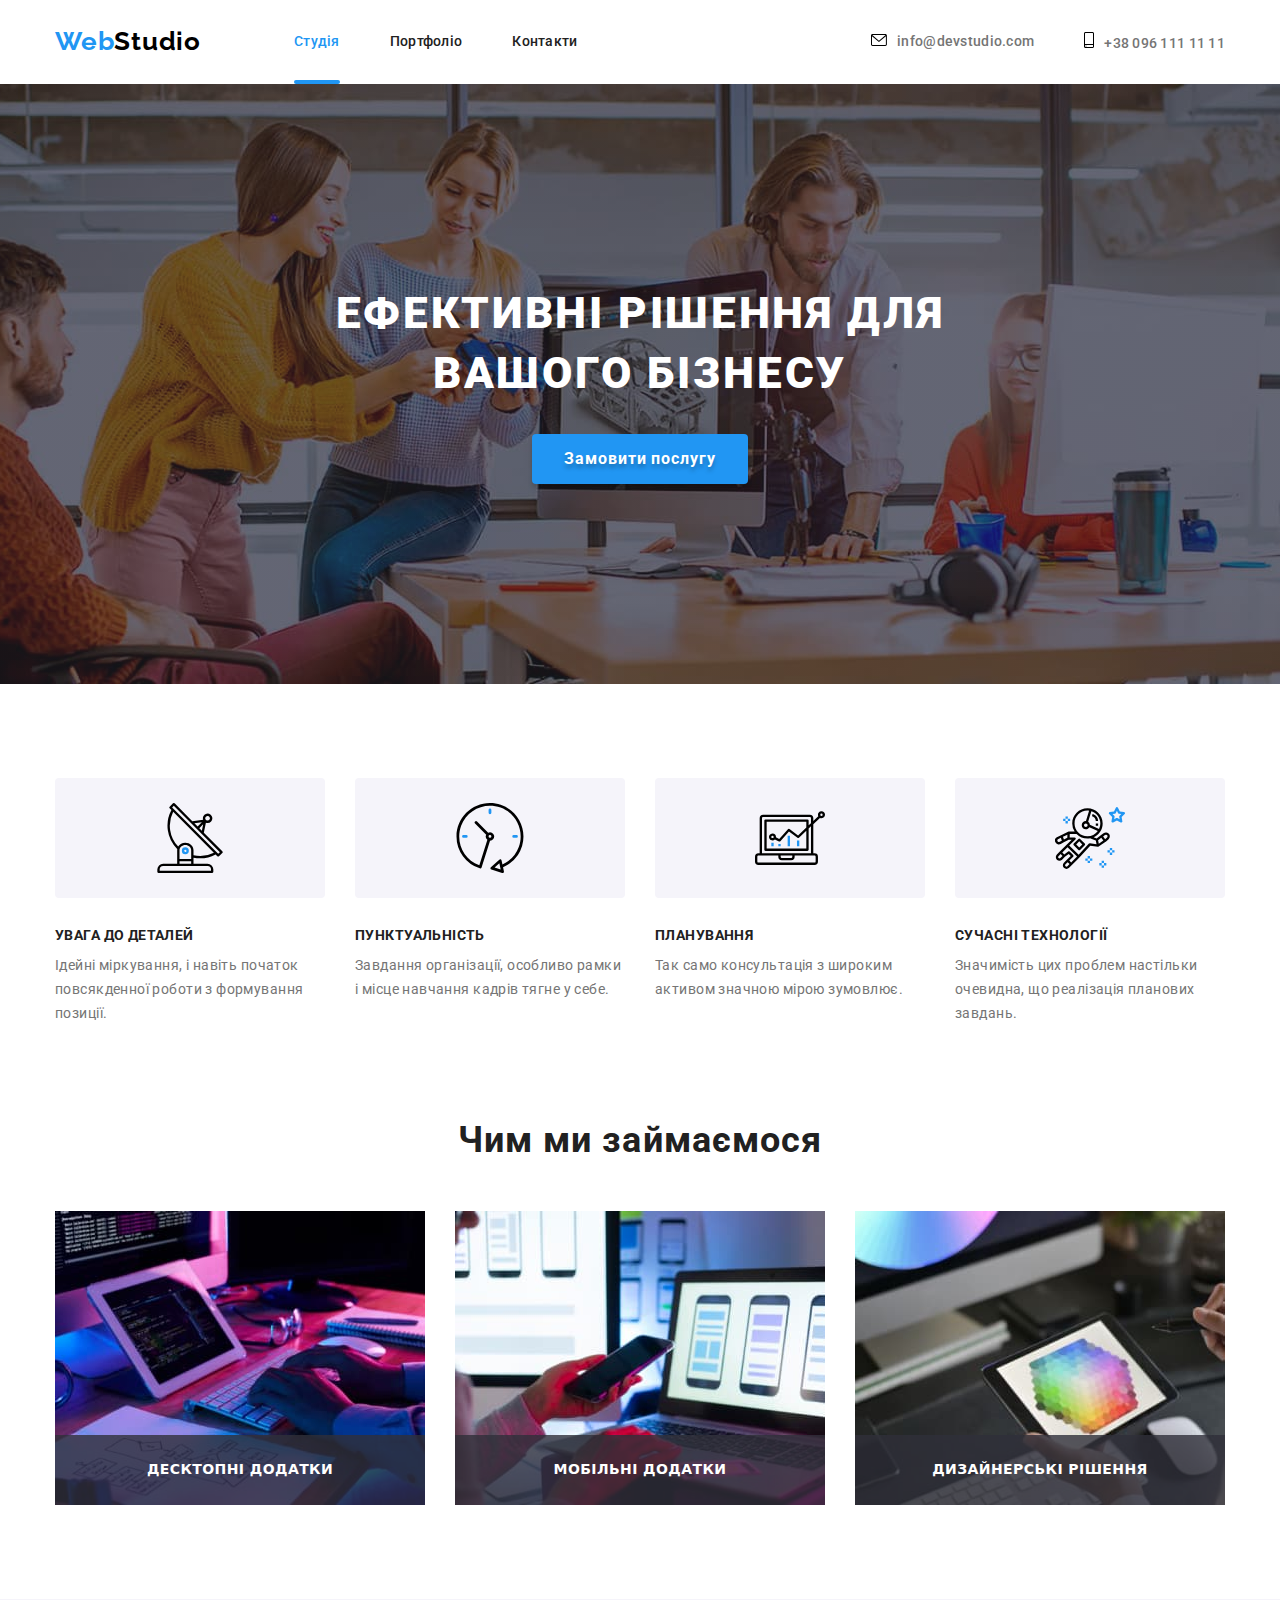
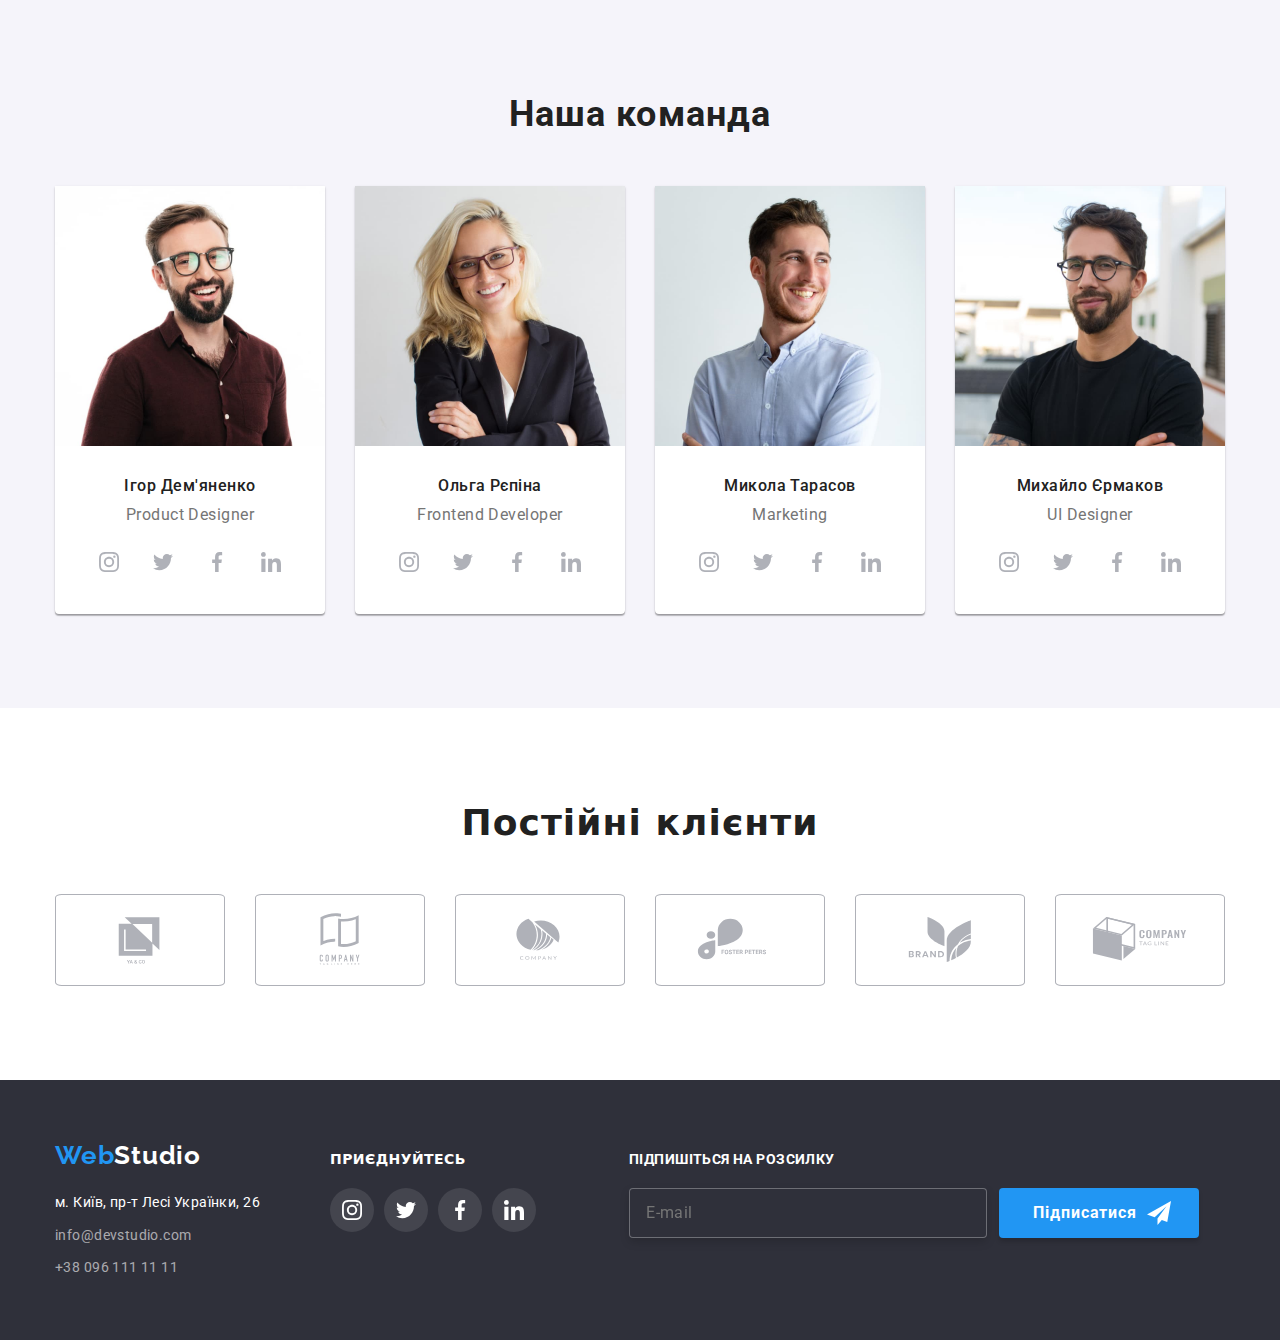
==== commit 94866ad5: "Add files via upload" ====
--- a/index.html
+++ b/index.html
@@ -43,10 +43,10 @@
     </header>
     <main>
         <section class="hero">
-        <div class="hero-container ">
-            <h1 class="hero-title title">Ефективні рішення для вашого бізнесу</h1>
-            <button class="hero-button button" type="button" data-modal-open>Замовити послугу</button>
-        </div>
+            <div class="hero-container ">
+                <h1 class="hero-title title">Ефективні рішення для вашого бізнесу</h1>
+                <button class="hero-button button" type="button" data-modal-open>Замовити послугу</button>
+            </div>
         </section>
         <section class="features">
             <div class="features-container container">
@@ -63,7 +63,7 @@
                 <li class="features-item item">
                     <div class="features-icon"><svg class="features-group" width="70" height="70">
                         <use href="./img/icons.svg#clock"></use>
-                      </svg>
+                        </svg>
                     </div>
                     <h3 class="features-title title">ПУНКТУАЛЬНІСТЬ</h3>
                     <p class="features-text text">Завдання організації, особливо рамки і місце навчання кадрів тягне у себе.</p>
@@ -71,7 +71,7 @@
                 <li class="features-item item">
                     <div class="features-icon"><svg class="features-group" width="70" height="70">
                         <use href="./img/icons.svg#diagram"></use>
-                      </svg>
+                        </svg>
                     </div>
                     <h3 class="features-title title">ПЛАНУВАННЯ</h3>
                     <p class="features-text text">Так само консультація з широким активом значною мірою зумовлює.</p>
@@ -79,7 +79,7 @@
                 <li class="features-item item">
                     <div class="features-icon"><svg class="features-group" width="70" height="70">
                         <use href="./img/icons.svg#astronaut"></use>
-                      </svg>
+                        </svg>
                     </div>
                     <h3 class="features-title title">СУЧАСНІ ТЕХНОЛОГІЇ</h3>
                     <p class="features-text text">Значимість цих проблем настільки очевидна, що реалізація планових завдань.</p>
@@ -503,7 +503,7 @@
                         <label class="send-form-field">
                             <input class="send-form-input" type="email" name="email" placeholder="E-mail" required/>
                         </label>
-                        <button class="send-btn" type="submit">Підписатися
+                        <button class="send-btn button" type="submit">Підписатися
                             <svg class="send-icon" width="24" height="24">
                               <use href="./img/icons.svg#send"></use>
                             </svg>
--- a/css/style.css
+++ b/css/style.css
@@ -68,6 +68,7 @@
 }
 .button {
         cursor: pointer;
+        border: none;
         background-color: var(--color-hover);
         color: var(--color-hero);
         transition-property: background-color;
@@ -77,7 +78,7 @@
 }
 .button:hover,
 .button:focus {
-        background-color: var(--color-hover);
+        background-color: var(--color-hover-hero-btn);
 
 }
 
@@ -252,10 +253,10 @@
         transition-duration: 250ms;
         transition-timing-function: cubic-bezier(0.4, 0, 0.2, 1);
 }
-.hero-button:hover,
+/*.hero-button:hover,
 .hero-button:focus {
         background-color:var(--color-hover-hero-btn);
-}
+}*/
 /*FEATURES*/
 .features {
         padding-top: 94px;
@@ -602,16 +603,18 @@
         letter-spacing: 0.06em;
         color: #FFFFFF;
         padding-right: 10px;
-        background: #2F303A;;
         cursor: pointer;
         border: none;
-        transition-property: background-color;
+        box-shadow: 0px 4px 4px rgba(0, 0, 0, 0.15);
+        border-radius: 4px;
+        transition-property: border-radius, background-color, box-shadow;
         transition-duration: 250ms;
         transition-timing-function: cubic-bezier(0.4, 0, 0.2, 1);
 }
 .send-btn:hover,
 .send-btn:focus {
         background-color: var(--color-hover-hero-btn);
+
 }
 .send-icon {
         transform: translateX(10px);
@@ -642,7 +645,6 @@
         letter-spacing: 0.03em;
         color: var(--color-title);
         background-color: var(--bg-color-team);
-        border: 1px solid var(--bg-color-team);
         cursor: pointer;
         border-radius: 4px;
         padding: 6px 22px;
@@ -800,6 +802,7 @@
 .form-input-textarea {
         resize: none;
         width: 100%;
+        height: 120px;
         font-family: 'Roboto';
         font-size: 12px;
         line-height: 1.16;
@@ -946,11 +949,11 @@
         background: var(--color-hero);
         border-radius: 50%;
         border: 1px solid rgba(0, 0, 0, 0.1);   
-        transition-property: fill, background-color;
+        transition-property: fill;
         transition-duration: 250ms;
         transition-timing-function: cubic-bezier(0.4, 0, 0.2, 1);
 }
 .close-btn:hover {
-        fill: var(--color-hero);
-        background-color: red;
-}
+       fill: #2196F3;
+        
+}
